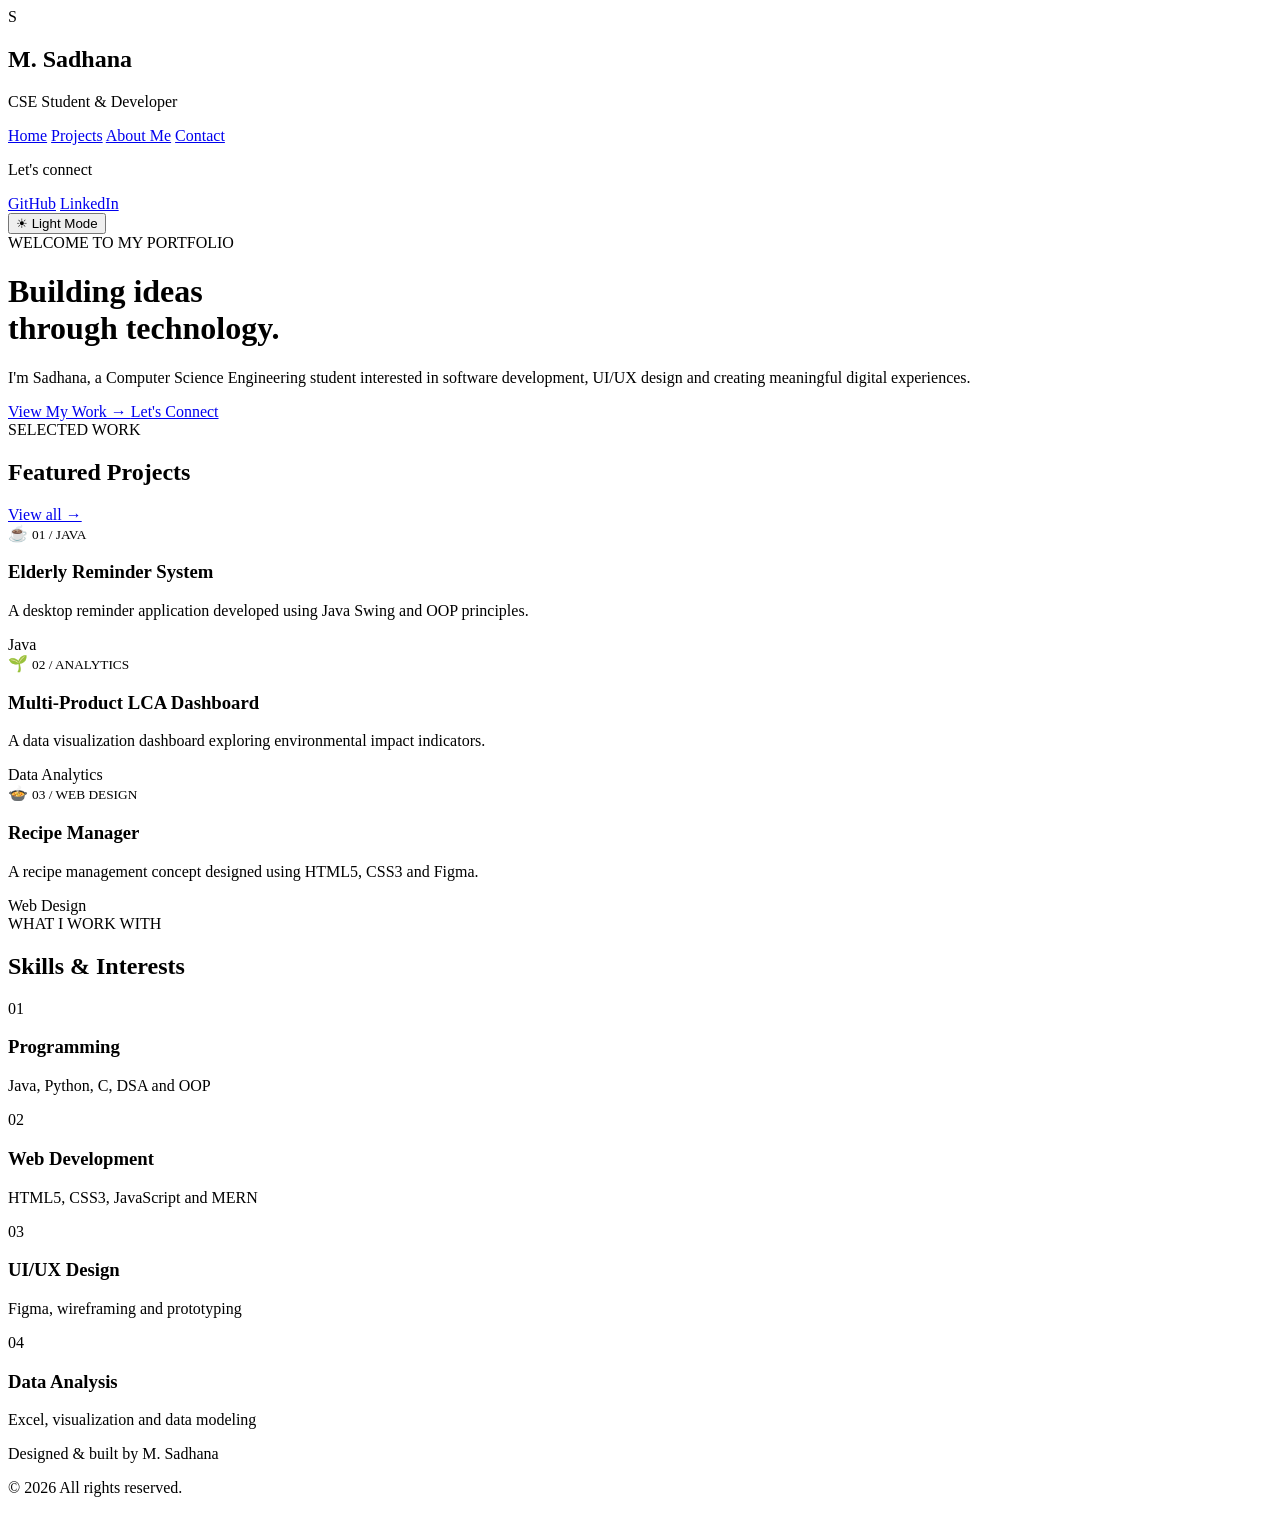
==== index.html @ bb5a72c5 "Add files via upload" ====
<!DOCTYPE html>
<html lang="en">

<head>
    <meta charset="UTF-8">
    <meta name="viewport" content="width=device-width, initial-scale=1.0">

    <meta name="description"
        content="M. Sadhana - Computer Science Engineering student portfolio">

    <meta name="keywords"
        content="Sadhana, portfolio, computer science, Java, UI UX, web development">

    <meta name="author" content="M. Sadhana">

    <title>Sadhana | Creative Developer</title>

    <link rel="stylesheet" href="./style.css">
</head>

<body>

    <div class="portfolio-layout">

        <aside class="sidebar">

            <div class="profile">
                <div class="profile-avatar">S</div>
                <h2>M. Sadhana</h2>
                <p>CSE Student & Developer</p>
            </div>

            <nav aria-label="Main navigation">
                <a href="index.html" class="active">Home</a>
                <a href="projects.html">Projects</a>
                <a href="about.html">About Me</a>
                <a href="contact.html">Contact</a>
            </nav>

            <div class="sidebar-footer">
                <p>Let's connect</p>

                <div class="social-links">
                    <a href="https://github.com/Sadhana-0726"
                        target="_blank" rel="noopener noreferrer">GitHub</a>

                    <a href="https://linkedin.com/in/sadhana-murali-82a08b328"
                        target="_blank" rel="noopener noreferrer">LinkedIn</a>
                </div>
                <!-- Theme Toggle Button -->
    <button
        id="theme-toggle"
        class="theme-toggle"
        type="button"
        aria-label="Switch to light theme">
        ☀ Light Mode
    </button>
            </div>

        </aside>

        <main class="main-content">

            <header class="intro">

                <span class="eyebrow">WELCOME TO MY PORTFOLIO</span>

                <h1>Building ideas<br>through <span>technology.</span></h1>

                <p>
                    I'm Sadhana, a Computer Science Engineering student
                    interested in software development, UI/UX design
                    and creating meaningful digital experiences.
                </p>

                <div class="intro-buttons">
                    <a href="projects.html" class="primary-button">
                        View My Work →
                    </a>

                    <a href="contact.html" class="secondary-button">
                        Let's Connect
                    </a>
                </div>

            </header>

            <section class="featured-projects"
                aria-labelledby="projects-heading">

                <div class="section-heading">
                    <div>
                        <span class="eyebrow">SELECTED WORK</span>
                        <h2 id="projects-heading">Featured Projects</h2>
                    </div>

                    <a href="projects.html">View all →</a>
                </div>

                <div class="project-grid">

                    <article class="project-card">

                        <div class="project-image elderly">
                            <span>☕</span>
                            <small>01 / JAVA</small>
                        </div>

                        <div class="project-content">
                            <h3>Elderly Reminder System</h3>

                            <p>
                                A desktop reminder application developed
                                using Java Swing and OOP principles.
                            </p>

                            <div class="project-tag">Java</div>
                        </div>

                    </article>

                    <article class="project-card">

                        <div class="project-image lca">
                            <span>🌱</span>
                            <small>02 / ANALYTICS</small>
                        </div>

                        <div class="project-content">
                            <h3>Multi-Product LCA Dashboard</h3>

                            <p>
                                A data visualization dashboard exploring
                                environmental impact indicators.
                            </p>

                            <div class="project-tag">Data Analytics</div>
                        </div>

                    </article>

                    <article class="project-card">

                        <div class="project-image recipe">
                            <span>🍲</span>
                            <small>03 / WEB DESIGN</small>
                        </div>

                        <div class="project-content">
                            <h3>Recipe Manager</h3>

                            <p>
                                A recipe management concept designed
                                using HTML5, CSS3 and Figma.
                            </p>

                            <div class="project-tag">Web Design</div>
                        </div>

                    </article>

                </div>

            </section>

            <section class="skills" aria-labelledby="skills-heading">

                <div class="section-heading">
                    <div>
                        <span class="eyebrow">WHAT I WORK WITH</span>
                        <h2 id="skills-heading">Skills & Interests</h2>
                    </div>
                </div>

                <div class="skills-grid">

                    <article class="skill-card">
                        <span class="skill-number">01</span>
                        <h3>Programming</h3>
                        <p>Java, Python, C, DSA and OOP</p>
                    </article>

                    <article class="skill-card">
                        <span class="skill-number">02</span>
                        <h3>Web Development</h3>
                        <p>HTML5, CSS3, JavaScript and MERN</p>
                    </article>

                    <article class="skill-card">
                        <span class="skill-number">03</span>
                        <h3>UI/UX Design</h3>
                        <p>Figma, wireframing and prototyping</p>
                    </article>

                    <article class="skill-card">
                        <span class="skill-number">04</span>
                        <h3>Data Analysis</h3>
                        <p>Excel, visualization and data modeling</p>
                    </article>

                </div>

            </section>

            <footer class="footer">
                <p>Designed & built by M. Sadhana</p>
                <p>© 2026 All rights reserved.</p>
            </footer>

        </main>

    </div>

    <script src="js/script.js"></script>

</body>
</html>
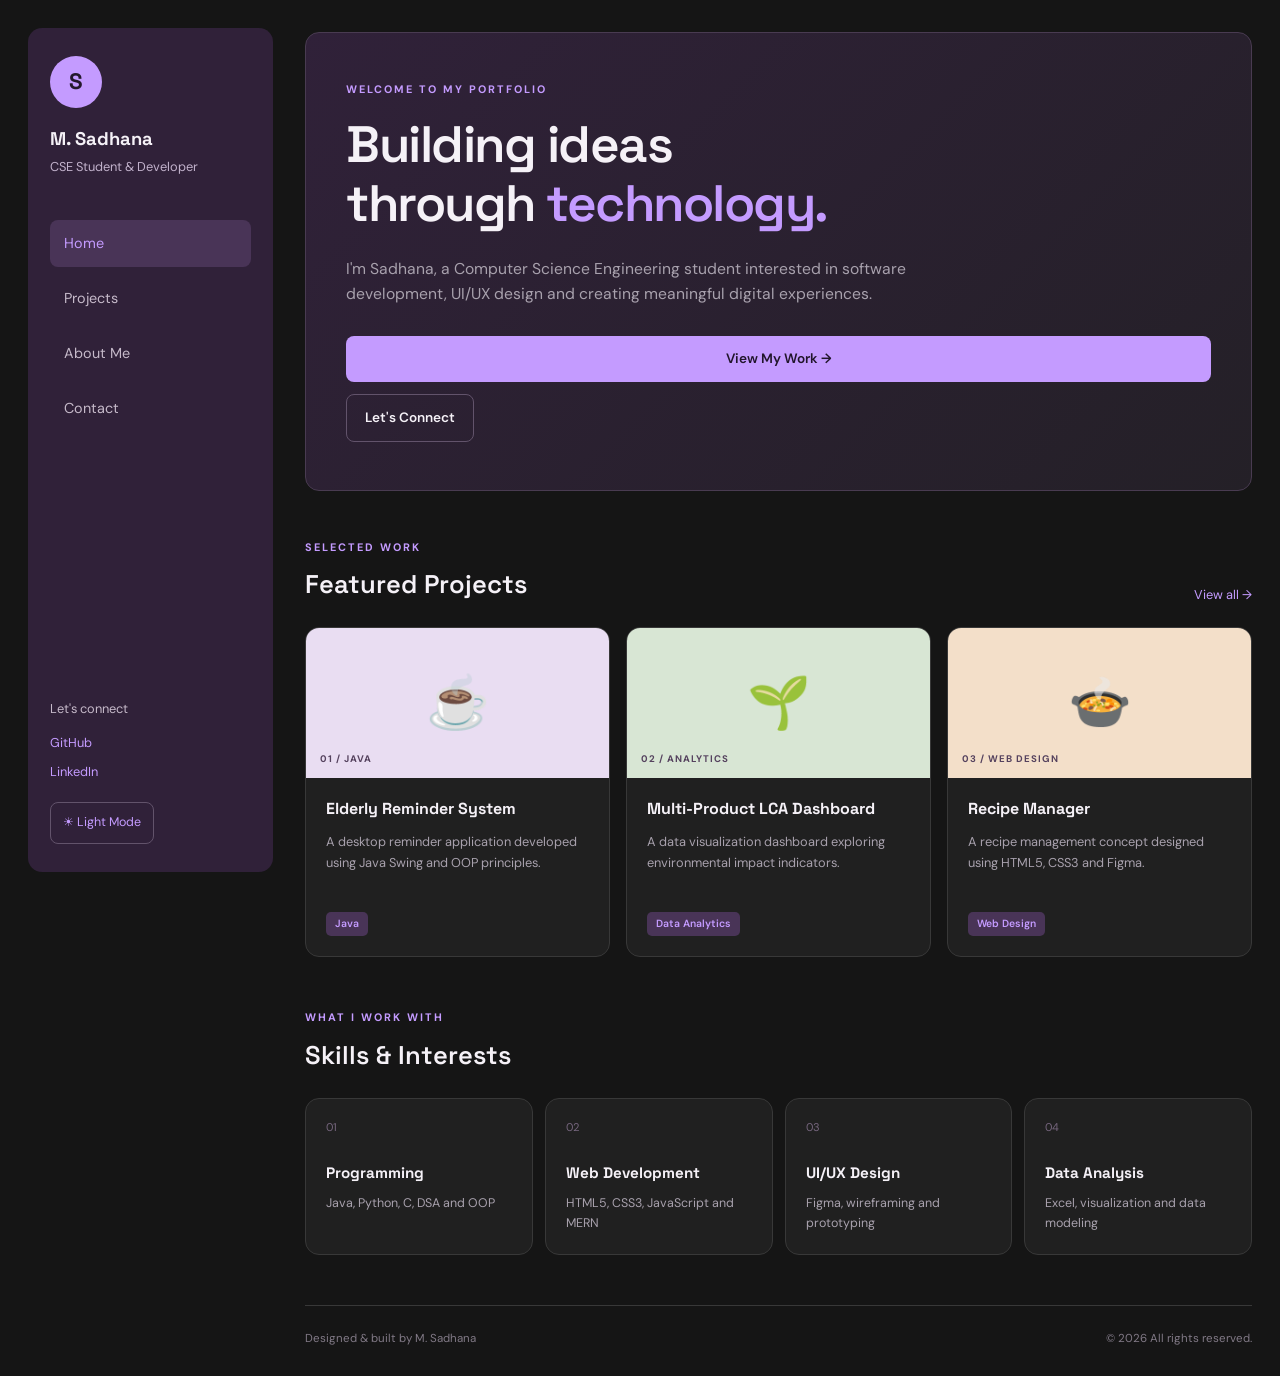
==== commit 4f79ae46: "Update index.html" ====
--- a/index.html
+++ b/index.html
@@ -16,7 +16,7 @@
 
     <title>Sadhana | Creative Developer</title>
 
-    <link rel="stylesheet" href="./style.css">
+    <link rel="stylesheet" href="css/style.css">
 </head>
 
 <body>
@@ -215,4 +215,4 @@
     <script src="js/script.js"></script>
 
 </body>
-</html>+</html>
--- a/css/style.css
+++ b/css/style.css
@@ -0,0 +1,813 @@
+
+@import url('https://fonts.googleapis.com/css2?family=DM+Sans:wght@400;500;600;700&family=Space+Grotesk:wght@400;500;600;700&display=swap');
+
+:root {
+    --background: #151515;
+    --sidebar: #302139;
+    --card: #202020;
+    --card-hover: #29232d;
+    --border: #383838;
+    --purple: #c49bff;
+    --purple-dark: #493457;
+    --pink: #f0a8d4;
+    --text: #f5f1f7;
+    --muted: #a8a1ad;
+    --radius: 14px;
+}
+
+* {
+    margin: 0;
+    padding: 0;
+    box-sizing: border-box;
+}
+
+html {
+    scroll-behavior: smooth;
+}
+
+body {
+    font-family: "DM Sans", sans-serif;
+    background: var(--background);
+    color: var(--text);
+    line-height: 1.6;
+}
+
+a {
+    color: inherit;
+    text-decoration: none;
+}
+
+.portfolio-layout {
+    display: grid;
+    grid-template-columns: 245px 1fr;
+    gap: 32px;
+    max-width: 1440px;
+    min-height: 100vh;
+    margin: auto;
+    padding: 28px;
+}
+
+/* SIDEBAR */
+
+.sidebar {
+    display: flex;
+    flex-direction: column;
+    background: var(--sidebar);
+    border-radius: var(--radius);
+    padding: 28px 22px;
+    min-height: calc(100vh - 56px);
+    position: sticky;
+    top: 28px;
+    align-self: start;
+}
+
+.profile {
+    margin-bottom: 42px;
+}
+
+.profile-avatar {
+    display: flex;
+    align-items: center;
+    justify-content: center;
+    width: 52px;
+    height: 52px;
+    border-radius: 50%;
+    background: var(--purple);
+    color: #24182c;
+    font-family: "Space Grotesk", sans-serif;
+    font-size: 1.4rem;
+    font-weight: 700;
+    margin-bottom: 16px;
+}
+
+.profile h2 {
+    font-family: "Space Grotesk", sans-serif;
+    font-size: 1.15rem;
+    margin-bottom: 4px;
+}
+
+.profile p {
+    color: #c2b2cc;
+    font-size: 0.8rem;
+}
+
+.sidebar nav {
+    display: flex;
+    flex-direction: column;
+    gap: 8px;
+}
+
+.sidebar nav a {
+    padding: 12px 14px;
+    border-radius: 8px;
+    color: #c6baca;
+    font-size: 0.9rem;
+    transition: 0.25s ease;
+}
+
+.sidebar nav a:hover,
+.sidebar nav a:focus-visible,
+.sidebar nav a.active {
+    background: #493457;
+    color: var(--purple);
+}
+
+.sidebar-footer {
+    margin-top: auto;
+    padding-top: 35px;
+}
+
+.sidebar-footer p {
+    color: #c6baca;
+    font-size: 0.8rem;
+    margin-bottom: 14px;
+}
+
+.social-links {
+    display: flex;
+    flex-direction: column;
+    gap: 8px;
+}
+
+.social-links a {
+    font-size: 0.8rem;
+    color: var(--purple);
+}
+
+.social-links a:hover,
+.social-links a:focus-visible {
+    color: var(--pink);
+    text-decoration: underline;
+}
+
+/* MAIN CONTENT */
+
+.main-content {
+    min-width: 0;
+    padding-top: 4px;
+}
+
+/* INTRO */
+
+.intro {
+    padding: 48px 40px;
+    background: linear-gradient(135deg, #302139, #242027);
+    border: 1px solid #493b51;
+    border-radius: var(--radius);
+    margin-bottom: 48px;
+}
+
+.eyebrow {
+    display: block;
+    color: var(--purple);
+    font-size: 0.68rem;
+    font-weight: 700;
+    letter-spacing: 2px;
+    margin-bottom: 18px;
+}
+
+.intro h1 {
+    font-family: "Space Grotesk", sans-serif;
+    font-size: clamp(2.1rem, 4vw, 4rem);
+    font-weight: 600;
+    line-height: 1.15;
+    letter-spacing: -1.5px;
+    margin-bottom: 22px;
+}
+
+.intro h1 span {
+    color: var(--purple);
+}
+
+.intro p {
+    max-width: 570px;
+    color: var(--muted);
+    font-size: 0.98rem;
+}
+
+.intro-buttons {
+    display: flex;
+    flex-wrap: wrap;
+    gap: 12px;
+    margin-top: 30px;
+}
+
+.primary-button,
+.secondary-button {
+    display: inline-block;
+    padding: 12px 18px;
+    border-radius: 8px;
+    font-size: 0.85rem;
+    font-weight: 600;
+    transition: 0.25s ease;
+}
+
+.primary-button {
+    background: var(--purple);
+    color: #21152b;
+}
+
+.primary-button:hover,
+.primary-button:focus-visible {
+    background: var(--pink);
+    transform: translateY(-2px);
+}
+
+.secondary-button {
+    border: 1px solid #62536b;
+    color: var(--text);
+}
+
+.secondary-button:hover,
+.secondary-button:focus-visible {
+    border-color: var(--purple);
+    color: var(--purple);
+}
+
+/* SECTION HEADINGS */
+
+.section-heading {
+    display: flex;
+    align-items: end;
+    justify-content: space-between;
+    gap: 20px;
+    margin-bottom: 22px;
+}
+
+.section-heading .eyebrow {
+    margin-bottom: 8px;
+}
+
+.section-heading h2 {
+    font-family: "Space Grotesk", sans-serif;
+    font-size: 1.6rem;
+    font-weight: 600;
+}
+
+.section-heading > a {
+    color: var(--purple);
+    font-size: 0.8rem;
+    white-space: nowrap;
+}
+
+.section-heading > a:hover,
+.section-heading > a:focus-visible {
+    text-decoration: underline;
+}
+
+/* PROJECTS */
+
+.featured-projects {
+    margin-bottom: 52px;
+}
+
+.project-grid {
+    display: grid;
+    grid-template-columns: repeat(3, 1fr);
+    gap: 16px;
+}
+
+.project-card {
+    overflow: hidden;
+    background: var(--card);
+    border: 1px solid var(--border);
+    border-radius: var(--radius);
+    transition: 0.25s ease;
+}
+
+.project-card:hover {
+    border-color: #70577f;
+    background: var(--card-hover);
+    transform: translateY(-4px);
+}
+
+.project-image {
+    display: flex;
+    align-items: center;
+    justify-content: center;
+    flex-direction: column;
+    position: relative;
+    height: 150px;
+    gap: 6px;
+}
+
+.project-image span {
+    font-size: 3.2rem;
+}
+
+.project-image small {
+    position: absolute;
+    bottom: 12px;
+    left: 14px;
+    font-size: 0.6rem;
+    font-weight: 700;
+    letter-spacing: 1px;
+    color: #55425e;
+}
+
+.project-image.elderly {
+    background: #e9ddf2;
+}
+
+.project-image.lca {
+    background: #d8e6d4;
+}
+
+.project-image.recipe {
+    background: #f3dfc9;
+}
+
+.project-content {
+    padding: 20px;
+}
+
+.project-content h3 {
+    font-family: "Space Grotesk", sans-serif;
+    font-size: 1rem;
+    line-height: 1.4;
+    margin-bottom: 10px;
+}
+
+.project-content p {
+    color: var(--muted);
+    font-size: 0.8rem;
+    line-height: 1.7;
+    min-height: 65px;
+}
+
+.project-tag {
+    display: inline-block;
+    background: var(--purple-dark);
+    color: var(--purple);
+    border-radius: 5px;
+    padding: 4px 9px;
+    margin-top: 16px;
+    font-size: 0.65rem;
+    font-weight: 600;
+}
+
+/* SKILLS */
+
+.skills {
+    margin-bottom: 50px;
+}
+
+.skills-grid {
+    display: grid;
+    grid-template-columns: repeat(4, 1fr);
+    gap: 12px;
+}
+
+.skill-card {
+    border: 1px solid var(--border);
+    border-radius: var(--radius);
+    padding: 20px;
+    background: var(--card);
+}
+
+.skill-number {
+    display: block;
+    color: #76667e;
+    font-size: 0.7rem;
+    margin-bottom: 25px;
+}
+
+.skill-card h3 {
+    font-family: "Space Grotesk", sans-serif;
+    font-size: 0.95rem;
+    margin-bottom: 8px;
+}
+
+.skill-card p {
+    color: var(--muted);
+    font-size: 0.78rem;
+}
+
+/* FOOTER */
+
+.footer {
+    display: flex;
+    justify-content: space-between;
+    flex-wrap: wrap;
+    gap: 10px;
+    padding-top: 24px;
+    border-top: 1px solid var(--border);
+    color: #817986;
+    font-size: 0.72rem;
+}
+
+/* KEYBOARD ACCESSIBILITY */
+
+a:focus-visible {
+    outline: 2px solid var(--pink);
+    outline-offset: 4px;
+}
+
+/* RESPONSIVE DESIGN */
+
+@media (max-width: 1100px) {
+
+    .portfolio-layout {
+        grid-template-columns: 210px 1fr;
+        gap: 24px;
+        padding: 20px;
+    }
+
+    .project-grid {
+        grid-template-columns: repeat(2, 1fr);
+    }
+
+    .skills-grid {
+        grid-template-columns: repeat(2, 1fr);
+    }
+}
+
+@media (max-width: 768px) {
+
+    .portfolio-layout {
+        display: block;
+        padding: 14px;
+    }
+
+    .sidebar {
+        min-height: auto;
+        position: static;
+        margin-bottom: 20px;
+        padding: 22px;
+    }
+
+    .profile {
+        margin-bottom: 22px;
+    }
+
+    .sidebar nav {
+        flex-direction: row;
+        flex-wrap: wrap;
+        gap: 6px;
+    }
+
+    .sidebar nav a {
+        padding: 9px 12px;
+        font-size: 0.8rem;
+    }
+
+    .sidebar-footer {
+        margin-top: 24px;
+        padding-top: 20px;
+    }
+
+    .social-links {
+        flex-direction: row;
+        gap: 20px;
+    }
+
+    .intro {
+        padding: 32px 24px;
+        margin-bottom: 36px;
+    }
+
+    .intro h1 {
+        font-size: 2.3rem;
+    }
+
+    .project-grid,
+    .skills-grid {
+        grid-template-columns: 1fr;
+    }
+
+    .section-heading h2 {
+        font-size: 1.35rem;
+    }
+
+    .footer {
+        flex-direction: column;
+    }
+}
+
+@media (prefers-reduced-motion: reduce) {
+
+    html {
+        scroll-behavior: auto;
+    }
+
+    *,
+    *::before,
+    *::after {
+        transition-duration: 0.01ms !important;
+    }
+}
+
+.project-image.disaster {
+    background: #d9e5f0;
+}
+
+.project-page-grid {
+    grid-template-columns: repeat(2, 1fr);
+}
+
+@media (max-width: 768px) {
+    .project-page-grid {
+        grid-template-columns: 1fr;
+    }
+}
+
+
+/* ABOUT PAGE */
+
+.about-section {
+    margin-bottom: 48px;
+}
+
+.about-card {
+    background: var(--card);
+    border: 1px solid var(--border);
+    border-radius: var(--radius);
+    padding: 28px;
+}
+
+.about-card p {
+    color: var(--muted);
+    font-size: 0.92rem;
+    margin-bottom: 18px;
+}
+
+.about-card p:last-child {
+    margin-bottom: 0;
+}
+
+.timeline-card {
+    background: var(--card);
+    border: 1px solid var(--border);
+    border-radius: var(--radius);
+    padding: 24px;
+    transition: 0.25s ease;
+}
+
+.timeline-card:hover {
+    border-color: #70577f;
+    transform: translateY(-3px);
+}
+
+.timeline-year {
+    display: inline-block;
+    color: var(--purple);
+    font-size: 0.72rem;
+    font-weight: 600;
+    margin-bottom: 14px;
+}
+
+.timeline-card h3 {
+    font-family: "Space Grotesk", sans-serif;
+    font-size: 1rem;
+    margin-bottom: 8px;
+}
+
+.timeline-card p {
+    color: var(--muted);
+    font-size: 0.85rem;
+    margin-bottom: 12px;
+}
+
+.highlight-text {
+    display: inline-block;
+    color: var(--pink);
+    font-size: 0.75rem;
+    margin-top: 8px;
+}
+
+.experience-grid {
+    display: grid;
+    grid-template-columns: repeat(2, 1fr);
+    gap: 14px;
+}
+
+.certification-list {
+    display: flex;
+    flex-direction: column;
+    gap: 12px;
+}
+
+.certification-card {
+    display: flex;
+    align-items: flex-start;
+    gap: 20px;
+    background: var(--card);
+    border: 1px solid var(--border);
+    border-radius: var(--radius);
+    padding: 22px;
+}
+
+.certification-card > span {
+    color: var(--purple);
+    font-size: 0.75rem;
+    font-weight: 600;
+}
+
+.certification-card h3 {
+    font-family: "Space Grotesk", sans-serif;
+    font-size: 0.95rem;
+    margin-bottom: 5px;
+}
+
+.certification-card p {
+    color: var(--muted);
+    font-size: 0.78rem;
+}
+
+@media (max-width: 768px) {
+
+    .experience-grid {
+        grid-template-columns: 1fr;
+    }
+
+    .about-card,
+    .timeline-card,
+    .certification-card {
+        padding: 20px;
+    }
+}
+
+
+/* CONTACT PAGE */
+
+.page-heading {
+    margin-bottom: 40px;
+}
+
+.page-heading h1 {
+    font-family: "Space Grotesk", sans-serif;
+    font-size: clamp(2rem, 4vw, 3.5rem);
+    line-height: 1.2;
+    margin-bottom: 16px;
+}
+
+.page-intro {
+    max-width: 650px;
+    color: var(--muted);
+    line-height: 1.8;
+}
+
+.contact-grid {
+    display: grid;
+    grid-template-columns: 0.9fr 1.1fr;
+    gap: 30px;
+    align-items: start;
+}
+
+.contact-info {
+    display: flex;
+    flex-direction: column;
+    gap: 18px;
+}
+
+.contact-card {
+    display: flex;
+    gap: 16px;
+    padding: 24px;
+    border: 1px solid var(--border);
+    border-radius: var(--radius);
+    background: var(--card);
+}
+
+.contact-icon {
+    font-size: 24px;
+    color: var(--purple);
+}
+
+.contact-card h2 {
+    font-family: "Space Grotesk", sans-serif;
+    font-size: 1rem;
+    margin-bottom: 8px;
+}
+
+.contact-card p,
+.contact-card a {
+    color: var(--muted);
+    line-height: 1.6;
+    overflow-wrap: anywhere;
+}
+
+.contact-card a:hover,
+.contact-social-links a:hover {
+    color: var(--purple);
+}
+
+.contact-social-links {
+    display: flex;
+    flex-wrap: wrap;
+    gap: 15px;
+}
+
+.contact-form-container {
+    padding: 30px;
+    border: 1px solid var(--border);
+    border-radius: var(--radius);
+    background: var(--card);
+}
+
+.contact-form-container h2 {
+    font-family: "Space Grotesk", sans-serif;
+    margin-bottom: 12px;
+}
+
+.contact-form-container > p {
+    color: var(--muted);
+    line-height: 1.7;
+    margin-bottom: 25px;
+}
+
+.form-group {
+    margin-bottom: 20px;
+}
+
+.form-group label {
+    display: block;
+    margin-bottom: 8px;
+    font-weight: 600;
+    font-size: 0.9rem;
+}
+
+.form-group input,
+.form-group textarea {
+    width: 100%;
+    padding: 13px 15px;
+    border: 1px solid var(--border);
+    border-radius: 10px;
+    background: var(--background);
+    color: var(--text);
+    font: inherit;
+}
+
+.form-group textarea {
+    resize: vertical;
+}
+
+.form-group input:focus,
+.form-group textarea:focus {
+    outline: 2px solid var(--purple);
+    outline-offset: 2px;
+}
+
+.primary-button {
+    width: 100%;
+    border: none;
+    cursor: pointer;
+    text-align: center;
+}
+
+.form-note {
+    font-size: 0.75rem;
+    color: var(--muted);
+    margin-top: 18px;
+}
+
+
+/* CONTACT RESPONSIVE DESIGN */
+
+@media (max-width: 768px) {
+
+    .contact-grid {
+        grid-template-columns: 1fr;
+    }
+
+    .contact-form-container {
+        padding: 22px;
+    }
+
+}
+
+/* THEME TOGGLE */
+
+.theme-toggle {
+    margin-top: 20px;
+    padding: 10px 12px;
+    border: 1px solid #62536b;
+    border-radius: 8px;
+    background: transparent;
+    color: var(--purple);
+    font: inherit;
+    font-size: 0.78rem;
+    cursor: pointer;
+    transition: 0.25s ease;
+}
+
+.theme-toggle:hover,
+.theme-toggle:focus-visible {
+    background: var(--purple-dark);
+    color: var(--pink);
+}
+
+/* LIGHT THEME */
+
+body.light-theme {
+    --background: #f6f3f8;
+    --sidebar: #e9dff0;
+    --card: #ffffff;
+    --card-hover: #f1eaf5;
+    --border: #ded3e5;
+    --purple: #70458f;
+    --purple-dark: #e7d8f0;
+    --pink: #b64b89;
+    --text: #241b2b;
+    --muted: #655b6b;
+}
